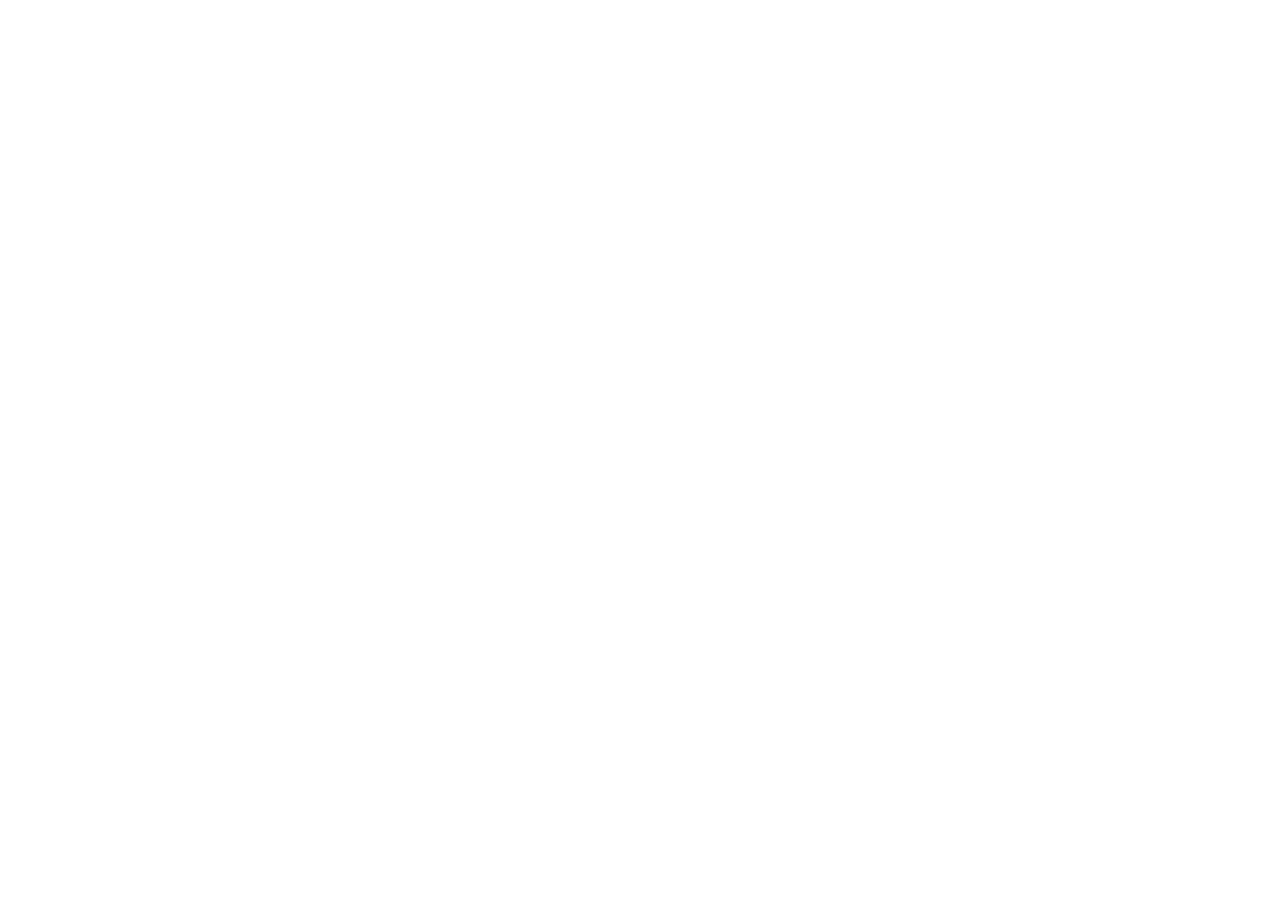
==== block-BHaabv/index.html @ a89a09c7 "add css file link in index file" ====
<!DOCTYPE html>
<html lang="en">
  <head>
    <meta charset="UTF-8" />
    <meta http-equiv="X-UA-Compatible" content="IE=edge" />
    <meta name="viewport" content="width=device-width, initial-scale=1.0" />
    <title>Assigment II | Background & Gradient</title>
    <link rel="stylesheet" href="assets/stylesheet/style.css" />
  </head>
  <body></body>
</html>
---- block-BHaabv/assets/stylesheet/style.css ----
/* http://meyerweb.com/eric/tools/css/reset/ 
   v2.0 | 20110126
   License: none (public domain)
*/

html,
body,
div,
span,
applet,
object,
iframe,
h1,
h2,
h3,
h4,
h5,
h6,
p,
blockquote,
pre,
a,
abbr,
acronym,
address,
big,
cite,
code,
del,
dfn,
em,
img,
ins,
kbd,
q,
s,
samp,
small,
strike,
strong,
sub,
sup,
tt,
var,
b,
u,
i,
center,
dl,
dt,
dd,
ol,
ul,
li,
fieldset,
form,
label,
legend,
table,
caption,
tbody,
tfoot,
thead,
tr,
th,
td,
article,
aside,
canvas,
details,
embed,
figure,
figcaption,
footer,
header,
hgroup,
menu,
nav,
output,
ruby,
section,
summary,
time,
mark,
audio,
video {
  margin: 0;
  padding: 0;
  border: 0;
  font-size: 100%;
  font: inherit;
  vertical-align: baseline;
}
/* HTML5 display-role reset for older browsers */
article,
aside,
details,
figcaption,
figure,
footer,
header,
hgroup,
menu,
nav,
section {
  display: block;
}
body {
  line-height: 1;
}
ol,
ul {
  list-style: none;
}
blockquote,
q {
  quotes: none;
}
blockquote:before,
blockquote:after,
q:before,
q:after {
  content: "";
  content: none;
}
table {
  border-collapse: collapse;
  border-spacing: 0;
}
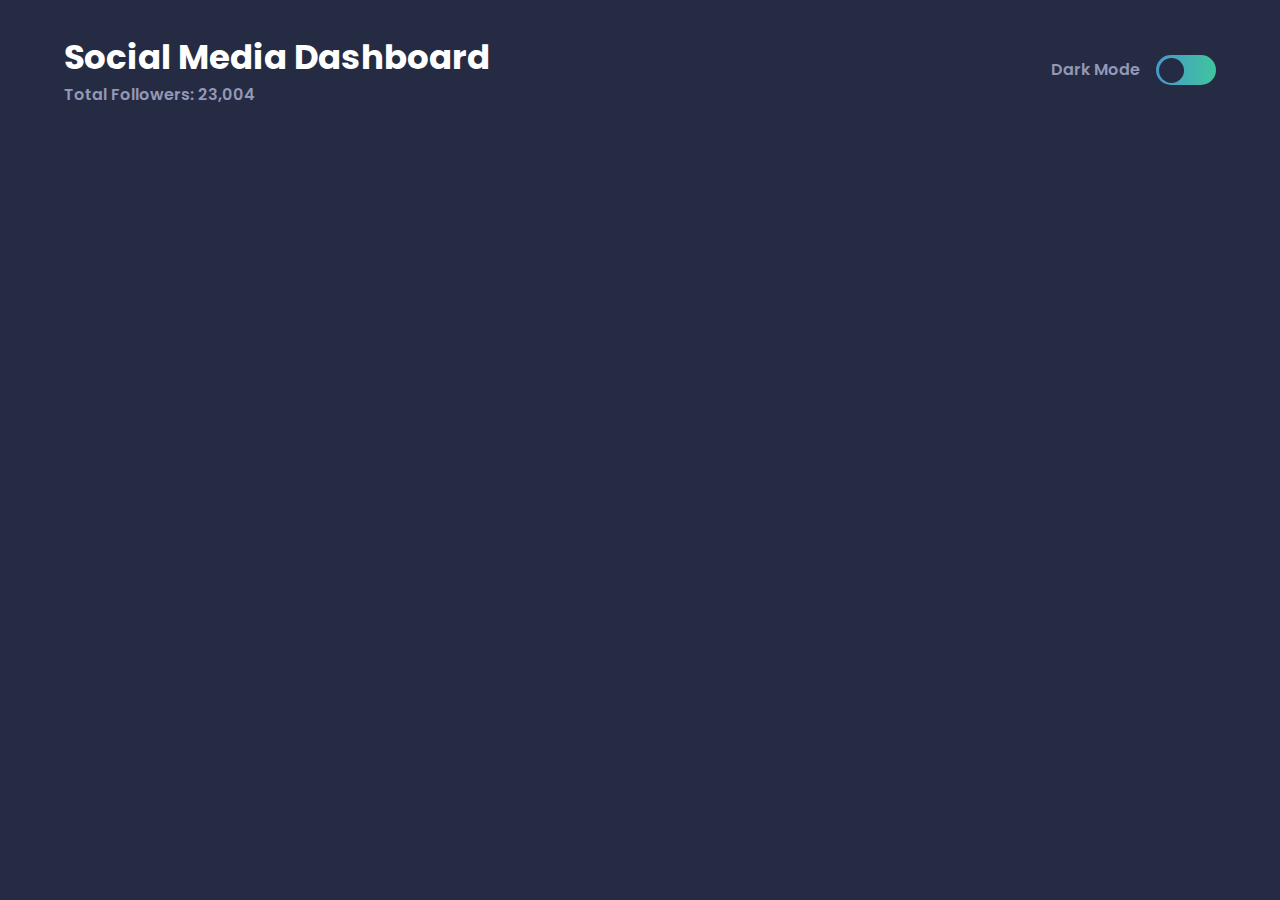
==== commit 201f4763: "add header and give style to header" ====
--- a/block-BHaabv/index.html
+++ b/block-BHaabv/index.html
@@ -6,6 +6,29 @@
     <meta name="viewport" content="width=device-width, initial-scale=1.0" />
     <title>Assigment II | Background & Gradient</title>
     <link rel="stylesheet" href="assets/stylesheet/style.css" />
+    <link
+      rel="stylesheet"
+      href="https://cdnjs.cloudflare.com/ajax/libs/font-awesome/6.0.0-beta3/css/all.min.css"
+      integrity="sha512-Fo3rlrZj/k7ujTnHg4CGR2D7kSs0v4LLanw2qksYuRlEzO+tcaEPQogQ0KaoGN26/zrn20ImR1DfuLWnOo7aBA=="
+      crossorigin="anonymous"
+      referrerpolicy="no-referrer"
+    />
   </head>
-  <body></body>
+  <body>
+    <header class="header">
+      <div class="container flex">
+        <div class="hero">
+          <h2 class="hero-heading">Social Media Dashboard</h2>
+          <p>Total Followers: 23,004</p>
+        </div>
+
+        <div class="mode flex">
+          <span>Dark Mode</span>
+          <div class="toogle-bar">
+            <div class="round"></div>
+          </div>
+        </div>
+      </div>
+    </header>
+  </body>
 </html>
--- a/block-BHaabv/assets/stylesheet/style.css
+++ b/block-BHaabv/assets/stylesheet/style.css
@@ -2,6 +2,7 @@
    v2.0 | 20110126
    License: none (public domain)
 */
+@import url("https://fonts.googleapis.com/css2?family=Poppins:ital,wght@0,400;0,500;0,600;0,700;1,300&display=swap");
 
 html,
 body,
@@ -127,3 +128,65 @@
   border-collapse: collapse;
   border-spacing: 0;
 }
+
+*,
+*::before,
+*::after {
+  box-sizing: border-box;
+}
+body {
+  font-size: 16px;
+  font-family: "Poppins", sans-serif;
+  line-height: 1.5;
+  background: #252b42;
+  color: #fff;
+}
+a {
+  text-decoration: none;
+}
+/* Container */
+.container {
+  max-width: 1200px;
+  width: 90%;
+  margin: 0 auto;
+}
+
+/* Flex */
+.flex {
+  display: flex;
+  justify-content: space-between;
+  align-items: center;
+}
+
+/* Hero */
+.header {
+  padding: 32px 0;
+}
+.hero-heading {
+  font-size: 34px;
+  font-weight: bold;
+}
+.hero p,
+.mode span {
+  color: #9398b7;
+  font-weight: 600;
+}
+
+.toogle-bar {
+  background: linear-gradient(to right, #4897cb, #3fc69c);
+  width: 60px;
+  height: 30px;
+  border-radius: 15px;
+  margin-left: 16px;
+  cursor: pointer;
+  position: relative;
+}
+.round {
+  width: 25px;
+  height: 25px;
+  background: #252b42;
+  border-radius: 50%;
+  position: absolute;
+  top: 10%;
+  left: 5%;
+}
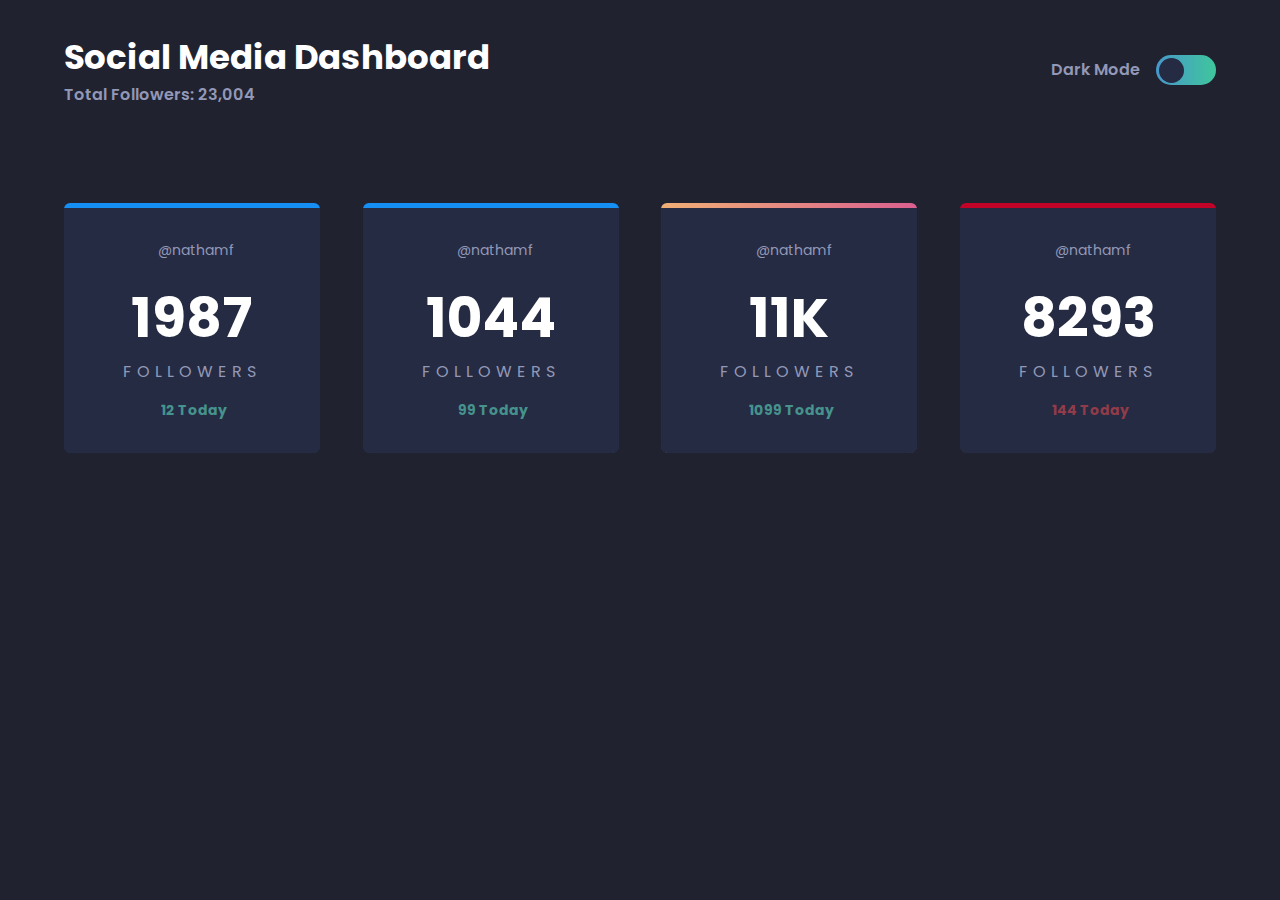
==== commit 9160197f: "add followers section and give style to followers section" ====
--- a/block-BHaabv/index.html
+++ b/block-BHaabv/index.html
@@ -30,5 +30,88 @@
         </div>
       </div>
     </header>
+    <main>
+      <div class="container">
+        <!-- Followers -->
+        <section class="followers flex">
+          <!-- facebook -->
+          <div class="facebook-box">
+            <div class="box">
+              <div class="flex">
+                <i class="fab fa-facebook-square social-icon facebook"></i>
+                <span class="user">@nathamf</span>
+              </div>
+
+              <div class="no-of-followers">
+                <h1 class="followers-heading">1987</h1>
+                <p class="followers-text">Followers</p>
+              </div>
+
+              <div class="trend flex">
+                <i class="fas fa-caret-up trend-up"></i>
+                <span class="status trend-up">12 Today</span>
+              </div>
+            </div>
+          </div>
+          <!-- Twitter -->
+          <div class="twitter-box">
+            <div class="box">
+              <div class="flex">
+                <i class="fab fa-twitter social-icon twitter"></i>
+                <span class="user">@nathamf</span>
+              </div>
+
+              <div class="no-of-followers">
+                <h1 class="followers-heading">1044</h1>
+                <p class="followers-text">Followers</p>
+              </div>
+
+              <div class="trend flex">
+                <i class="fas fa-caret-up trend-up"></i>
+                <span class="status trend-up">99 Today</span>
+              </div>
+            </div>
+          </div>
+          <!-- Instagram  -->
+          <div class="instagram-box">
+            <div class="box">
+              <div class="flex">
+                <i class="fab fa-instagram social-icon instagram"></i>
+                <span class="user">@nathamf</span>
+              </div>
+
+              <div class="no-of-followers">
+                <h1 class="followers-heading">11K</h1>
+                <p class="followers-text">Followers</p>
+              </div>
+
+              <div class="trend flex">
+                <i class="fas fa-caret-up trend-up"></i>
+                <span class="status trend-up">1099 Today</span>
+              </div>
+            </div>
+          </div>
+          <!-- Youtube -->
+          <div class="youtube-box">
+            <div class="box">
+              <div class="flex">
+                <i class="fab fa-youtube social-icon youtube"></i>
+                <span class="user">@nathamf</span>
+              </div>
+
+              <div class="no-of-followers">
+                <h1 class="followers-heading">8293</h1>
+                <p class="followers-text">Followers</p>
+              </div>
+
+              <div class="trend flex">
+                <i class="fas fa-caret-down trend-down"></i>
+                <span class="status trend-down">144 Today</span>
+              </div>
+            </div>
+          </div>
+        </section>
+      </div>
+    </main>
   </body>
 </html>
--- a/block-BHaabv/assets/stylesheet/style.css
+++ b/block-BHaabv/assets/stylesheet/style.css
@@ -138,15 +138,47 @@
   font-size: 16px;
   font-family: "Poppins", sans-serif;
   line-height: 1.5;
-  background: #252b42;
+  background: #20222f;
   color: #fff;
 }
 a {
   text-decoration: none;
 }
+
+/* Custom styles */
+
+.social-icon {
+  font-size: 25px;
+  color: #168ff5;
+}
+.youtube {
+  color: #c20328;
+}
+.instagram {
+  background: linear-gradient(to bottom, #f0af75 0%, #da608f 100%);
+  -webkit-background-clip: text;
+  -moz-background-clip: text;
+  background-clip: text;
+  -webkit-text-fill-color: transparent;
+}
+
+.status {
+  display: inline-block;
+  margin-left: 5px;
+  font-size: 14px;
+  font-weight: bold;
+}
+
+.trend-up {
+  color: #46938d;
+}
+.trend-down {
+  color: #923b49;
+}
+
 /* Container */
 .container {
-  max-width: 1200px;
+  max-width: 1400px;
   width: 90%;
   margin: 0 auto;
 }
@@ -190,3 +222,61 @@
   top: 10%;
   left: 5%;
 }
+
+/* Followers */
+.followers {
+  margin: 64px 0;
+}
+.box {
+  text-align: center;
+  background: #252b43;
+  display: flex;
+  flex-direction: column;
+  justify-content: space-between;
+  align-items: center;
+  padding: 32px 0;
+  border-bottom-left-radius: 6px;
+  border-bottom-right-radius: 6px;
+  margin-top: 5px;
+}
+
+.facebook-box,
+.twitter-box,
+.instagram-box,
+.youtube-box {
+  border-top-left-radius: 6px;
+  border-top-right-radius: 6px;
+  border-bottom-right-radius: 8px;
+  border-bottom-left-radius: 8px;
+  width: 22.22%;
+}
+.facebook-box,
+.twitter-box {
+  background: #168ff5;
+}
+.instagram-box {
+  background: linear-gradient(to right, #f0af75, #da608f);
+}
+.youtube-box {
+  background: #c20328;
+}
+
+.user {
+  font-size: 14px;
+  color: #9398b7;
+  display: inline-block;
+  margin-left: 10px;
+}
+
+.no-of-followers {
+  margin: 16px 0;
+}
+.followers-heading {
+  font-size: 55px;
+  font-weight: bold;
+}
+.followers-text {
+  color: #9398b7;
+  text-transform: uppercase;
+  letter-spacing: 5px;
+}
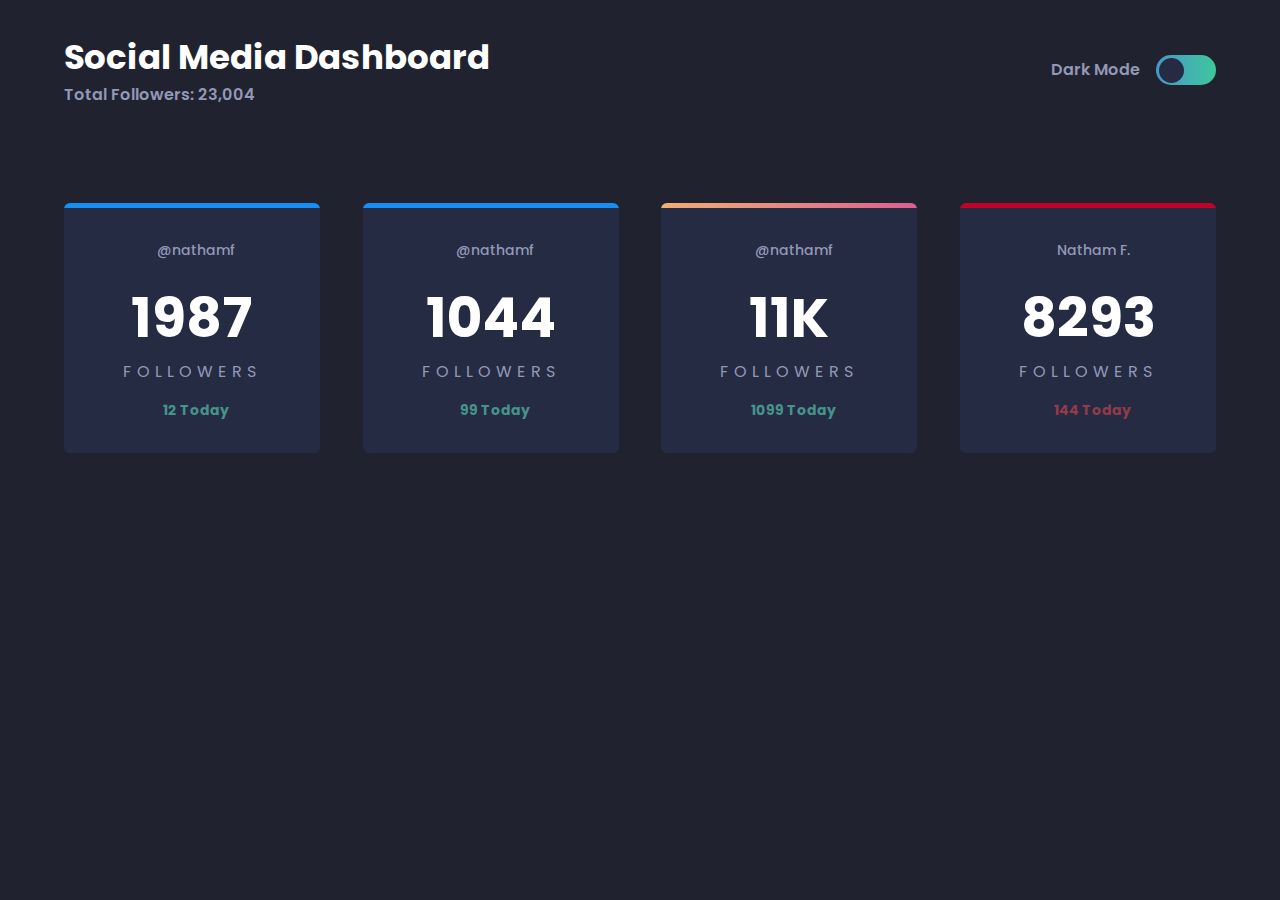
==== commit f00923ca: "change margin on status and give font weight to use in followers section" ====
--- a/block-BHaabv/index.html
+++ b/block-BHaabv/index.html
@@ -96,7 +96,7 @@
             <div class="box">
               <div class="flex">
                 <i class="fab fa-youtube social-icon youtube"></i>
-                <span class="user">@nathamf</span>
+                <span class="user">Natham F.</span>
               </div>
 
               <div class="no-of-followers">
--- a/block-BHaabv/assets/stylesheet/style.css
+++ b/block-BHaabv/assets/stylesheet/style.css
@@ -164,7 +164,7 @@
 
 .status {
   display: inline-block;
-  margin-left: 5px;
+  margin-left: 8px;
   font-size: 14px;
   font-weight: bold;
 }
@@ -266,6 +266,7 @@
   color: #9398b7;
   display: inline-block;
   margin-left: 10px;
+  font-weight: 500;
 }
 
 .no-of-followers {
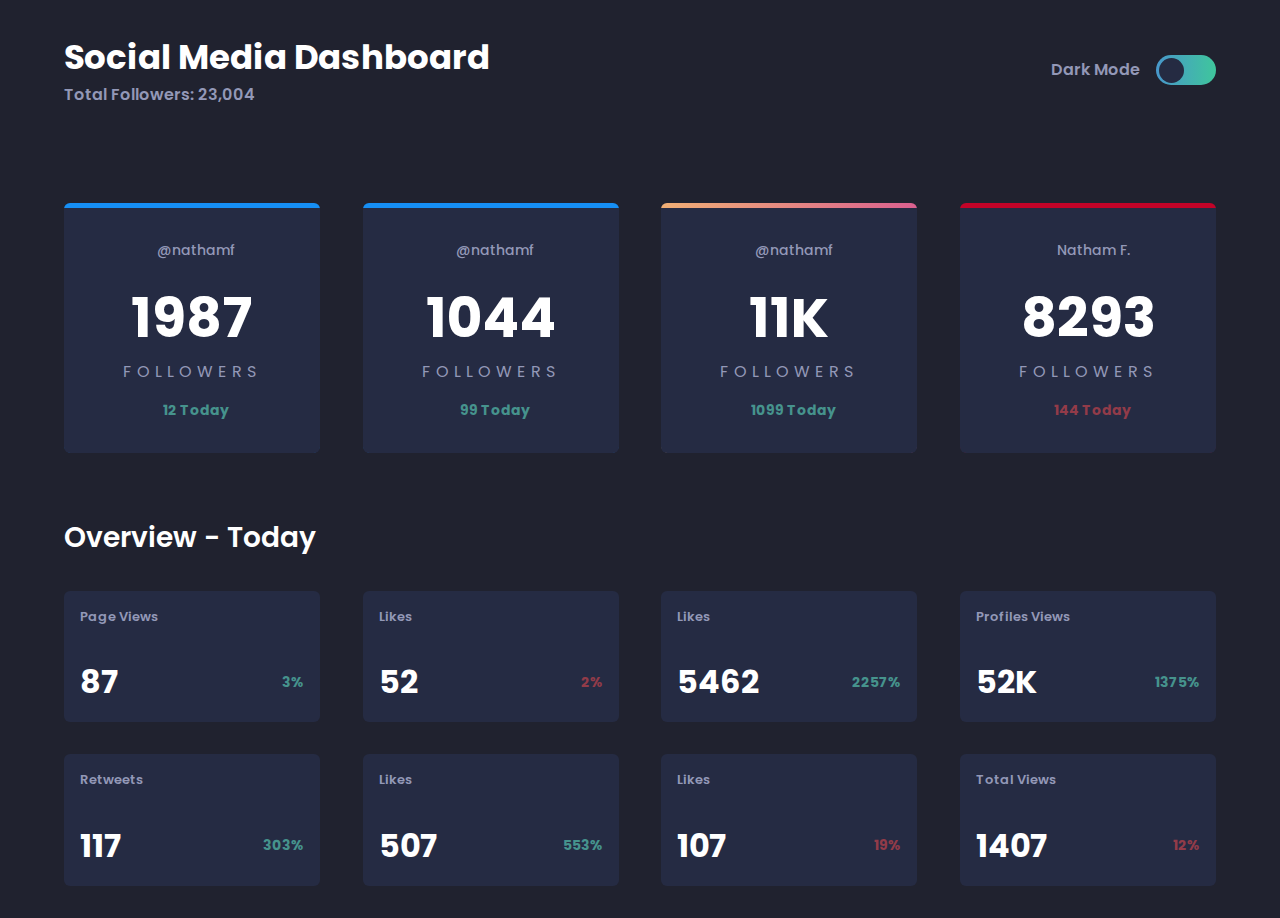
==== commit 9ba79264: "add overview section and give style to overview section" ====
--- a/block-BHaabv/index.html
+++ b/block-BHaabv/index.html
@@ -111,6 +111,134 @@
             </div>
           </div>
         </section>
+
+        <section class="overview">
+          <header>
+            <h3 class="overview-heading">Overview - Today</h3>
+          </header>
+
+          <div class="overview-container flex wrap">
+            <!-- Facebook Page-Views -->
+            <div class="overview-box">
+              <div class="top flex">
+                <span class="top-name">Page Views</span>
+                <i class="fab fa-facebook-square social-icon facebook"></i>
+              </div>
+              <div class="bottom flex">
+                <h2>87</h2>
+                <div class="trend flex">
+                  <i class="fas fa-caret-up trend-up"></i>
+                  <span class="status trend-up">3%</span>
+                </div>
+              </div>
+            </div>
+
+            <!-- Facebook Likes -->
+            <div class="overview-box">
+              <div class="top flex">
+                <span class="top-name">Likes</span>
+                <i class="fab fa-facebook-square social-icon facebook"></i>
+              </div>
+              <div class="bottom flex">
+                <h2>52</h2>
+                <div class="trend flex">
+                  <i class="fas fa-caret-down trend-down"></i>
+                  <span class="status trend-down">2%</span>
+                </div>
+              </div>
+            </div>
+
+            <!-- Instagram Likes -->
+            <div class="overview-box">
+              <div class="top flex">
+                <span class="top-name">Likes</span>
+                <i class="fab fa-instagram social-icon instagram"></i>
+              </div>
+              <div class="bottom flex">
+                <h2>5462</h2>
+                <div class="trend flex">
+                  <i class="fas fa-caret-up trend-up"></i>
+                  <span class="status trend-up">2257%</span>
+                </div>
+              </div>
+            </div>
+
+            <!-- Instagram progile view -->
+            <div class="overview-box">
+              <div class="top flex">
+                <span class="top-name">Profiles Views</span>
+                <i class="fab fa-instagram social-icon instagram"></i>
+              </div>
+              <div class="bottom flex">
+                <h2>52K</h2>
+                <div class="trend flex">
+                  <i class="fas fa-caret-up trend-up"></i>
+                  <span class="status trend-up">1375%</span>
+                </div>
+              </div>
+            </div>
+
+            <!-- Retweets -->
+            <div class="overview-box">
+              <div class="top flex">
+                <span class="top-name">Retweets</span>
+                <i class="fab fa-twitter social-icon twitter"></i>
+              </div>
+              <div class="bottom flex">
+                <h2>117</h2>
+                <div class="trend flex">
+                  <i class="fas fa-caret-up trend-up"></i>
+                  <span class="status trend-up">303%</span>
+                </div>
+              </div>
+            </div>
+
+            <!-- Twitter Likes -->
+            <div class="overview-box">
+              <div class="top flex">
+                <span class="top-name">Likes</span>
+                <i class="fab fa-twitter social-icon twitter"></i>
+              </div>
+              <div class="bottom flex">
+                <h2>507</h2>
+                <div class="trend flex">
+                  <i class="fas fa-caret-up trend-up"></i>
+                  <span class="status trend-up">553%</span>
+                </div>
+              </div>
+            </div>
+
+            <!-- Youtube Likes -->
+            <div class="overview-box">
+              <div class="top flex">
+                <span class="top-name">Likes</span>
+                <i class="fab fa-youtube social-icon youtube"></i>
+              </div>
+              <div class="bottom flex">
+                <h2>107</h2>
+                <div class="trend flex">
+                  <i class="fas fa-caret-down trend-down"></i>
+                  <span class="status trend-down">19%</span>
+                </div>
+              </div>
+            </div>
+
+            <!-- Youtube Views -->
+            <div class="overview-box">
+              <div class="top flex">
+                <span class="top-name">Total Views</span>
+                <i class="fab fa-youtube social-icon youtube"></i>
+              </div>
+              <div class="bottom flex">
+                <h2>1407</h2>
+                <div class="trend flex">
+                  <i class="fas fa-caret-down trend-down"></i>
+                  <span class="status trend-down">12%</span>
+                </div>
+              </div>
+            </div>
+          </div>
+        </section>
       </div>
     </main>
   </body>
--- a/block-BHaabv/assets/stylesheet/style.css
+++ b/block-BHaabv/assets/stylesheet/style.css
@@ -189,6 +189,9 @@
   justify-content: space-between;
   align-items: center;
 }
+.wrap {
+  flex-wrap: wrap;
+}
 
 /* Hero */
 .header {
@@ -281,3 +284,29 @@
   text-transform: uppercase;
   letter-spacing: 5px;
 }
+
+/* Overview Section */
+.overview-heading {
+  font-size: 28px;
+  margin-bottom: 32px;
+  font-weight: 600;
+}
+.overview-box {
+  width: 22.22%;
+  background: #252b43;
+  padding: 16px;
+  border-radius: 6px;
+  margin-bottom: 32px;
+}
+.top {
+  margin-bottom: 32px;
+}
+.top-name {
+  font-size: 13px;
+  color: #9398b7;
+  font-weight: 600;
+}
+h2 {
+  font-size: 32px;
+  font-weight: bold;
+}
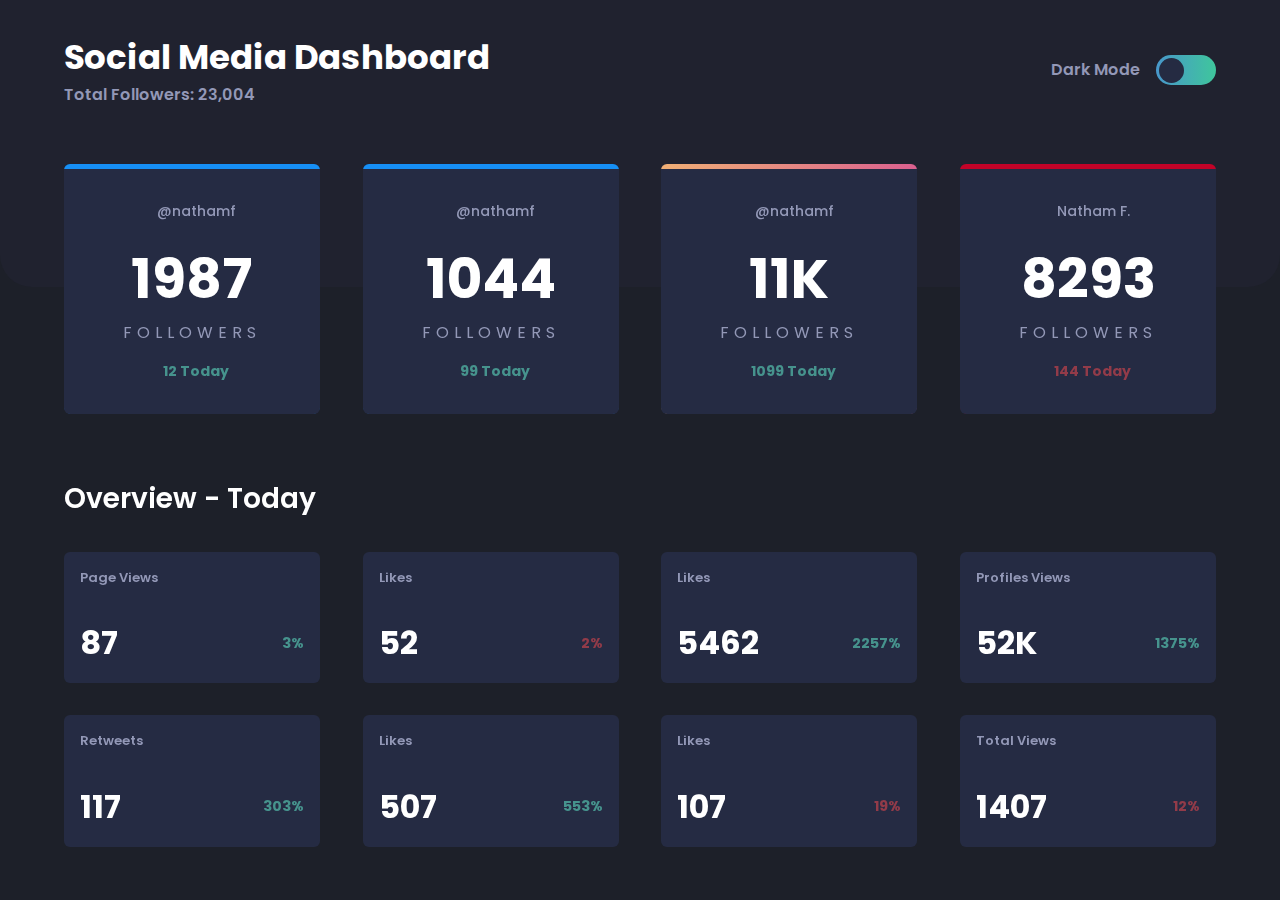
==== commit bd83852f: "add some style to header" ====
--- a/block-BHaabv/index.html
+++ b/block-BHaabv/index.html
@@ -30,7 +30,7 @@
         </div>
       </div>
     </header>
-    <main>
+    <main class="main">
       <div class="container">
         <!-- Followers -->
         <section class="followers flex">
--- a/block-BHaabv/assets/stylesheet/style.css
+++ b/block-BHaabv/assets/stylesheet/style.css
@@ -138,7 +138,7 @@
   font-size: 16px;
   font-family: "Poppins", sans-serif;
   line-height: 1.5;
-  background: #20222f;
+  background: #1d2029;
   color: #fff;
 }
 a {
@@ -195,7 +195,14 @@
 
 /* Hero */
 .header {
-  padding: 32px 0;
+  padding: 32px 0 180px 0;
+  position: fixed;
+  width: 100%;
+  top: 0;
+  z-index: -1;
+  background: #20222f;
+  border-bottom-left-radius: 32px;
+  border-bottom-right-radius: 32px;
 }
 .hero-heading {
   font-size: 34px;
@@ -226,6 +233,9 @@
   left: 5%;
 }
 
+.main {
+  padding-top: 100px;
+}
 /* Followers */
 .followers {
   margin: 64px 0;
